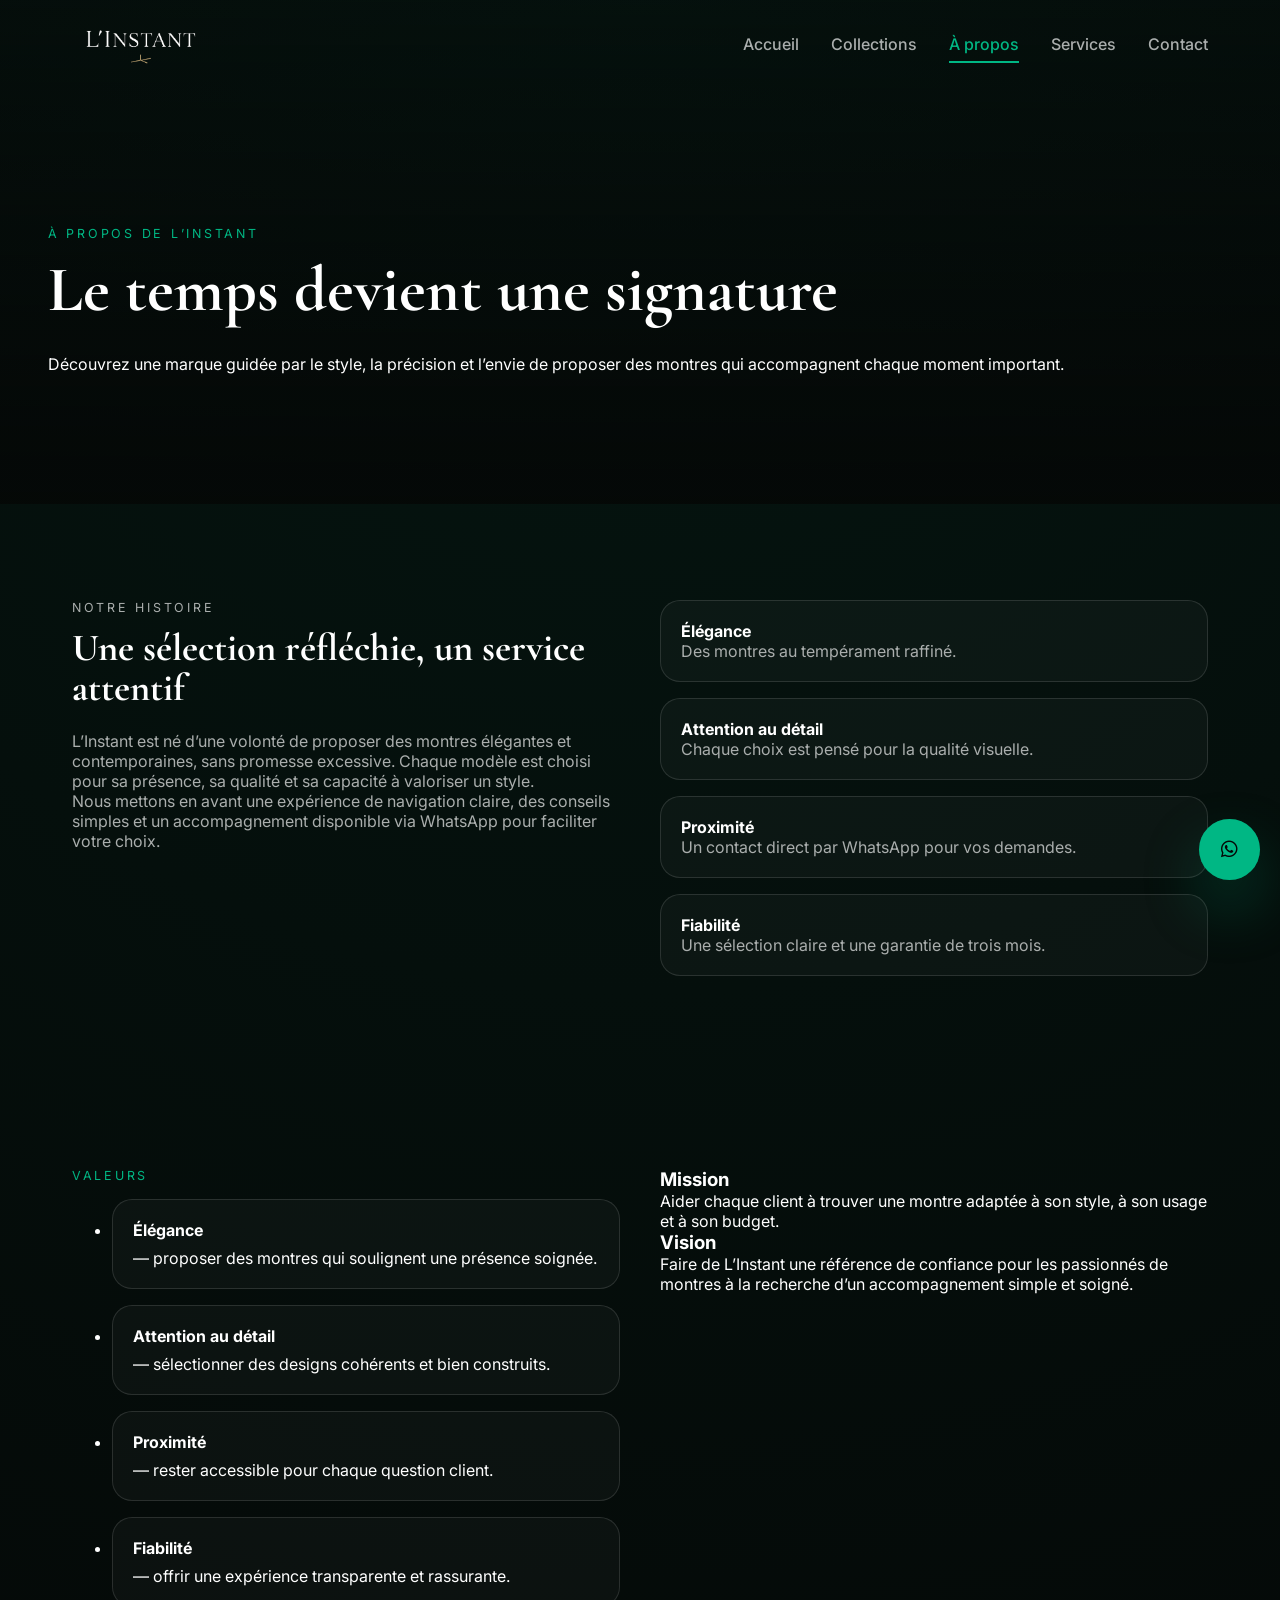
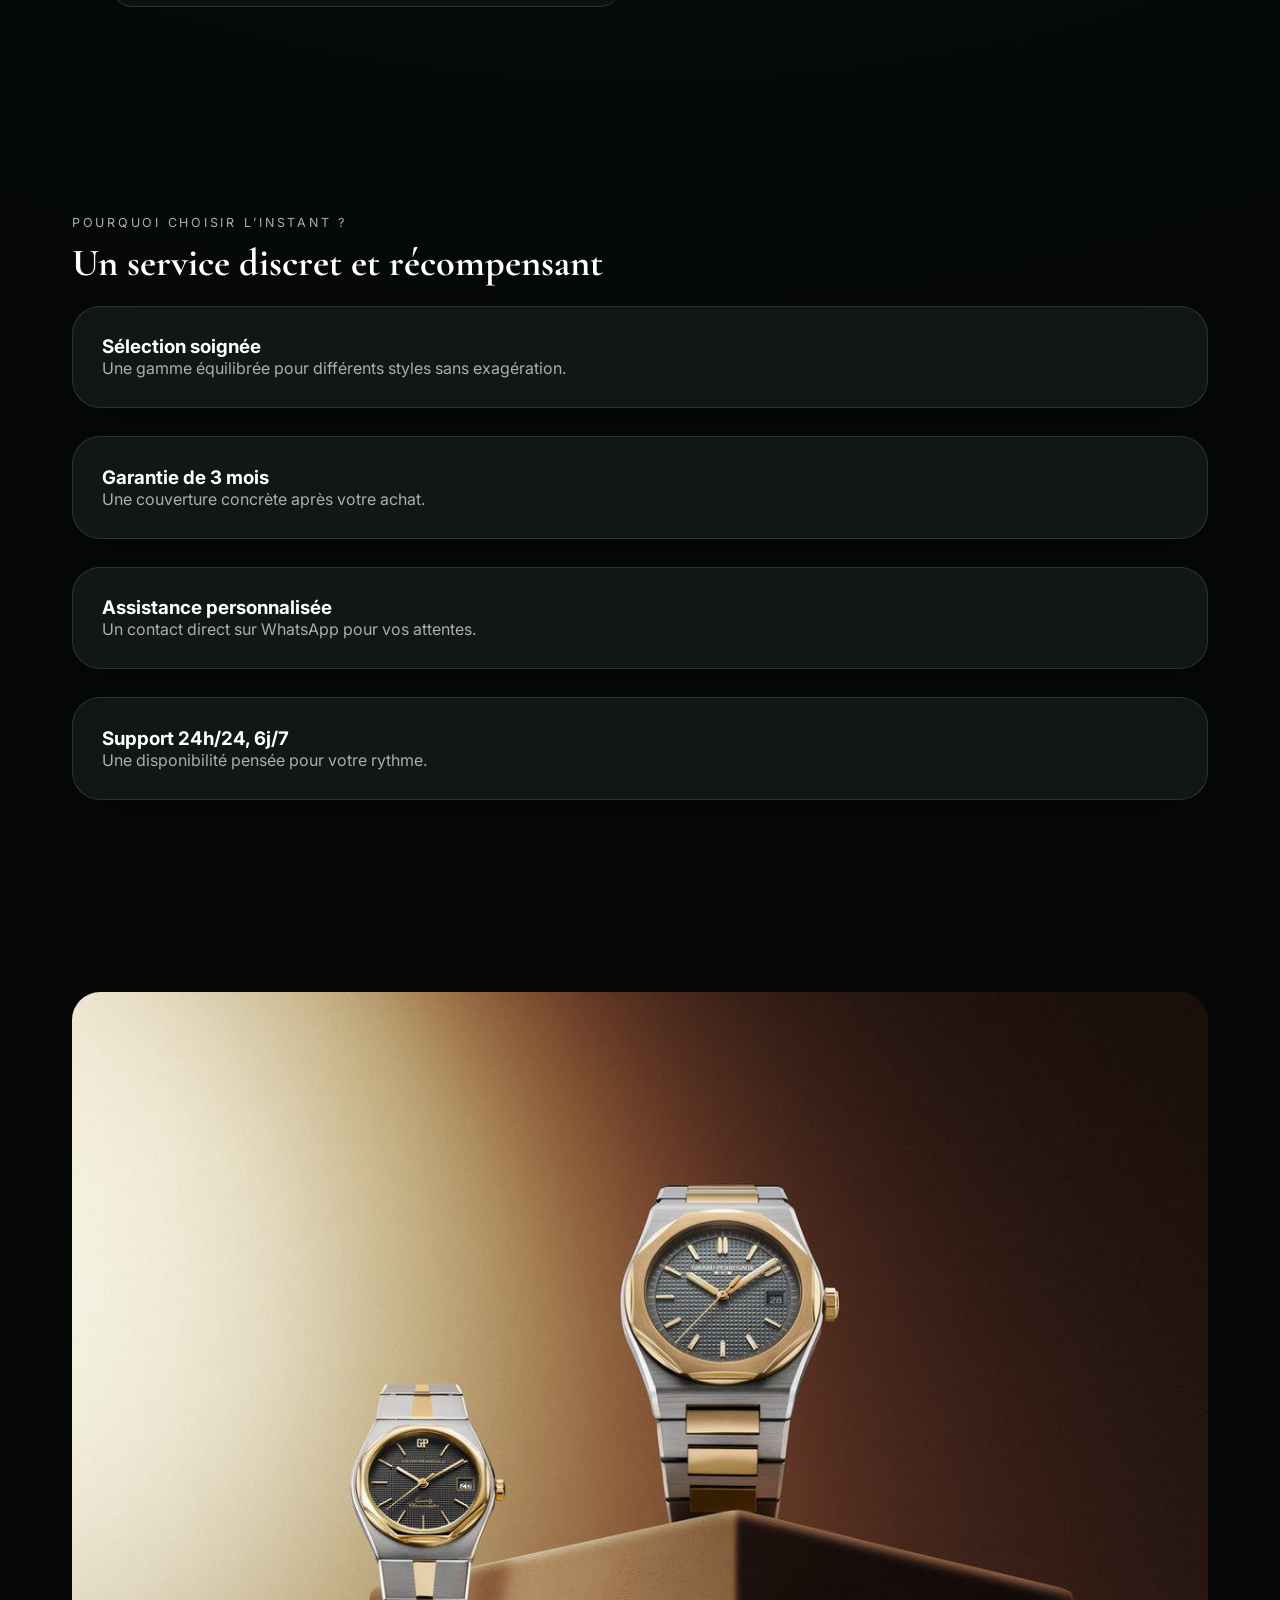
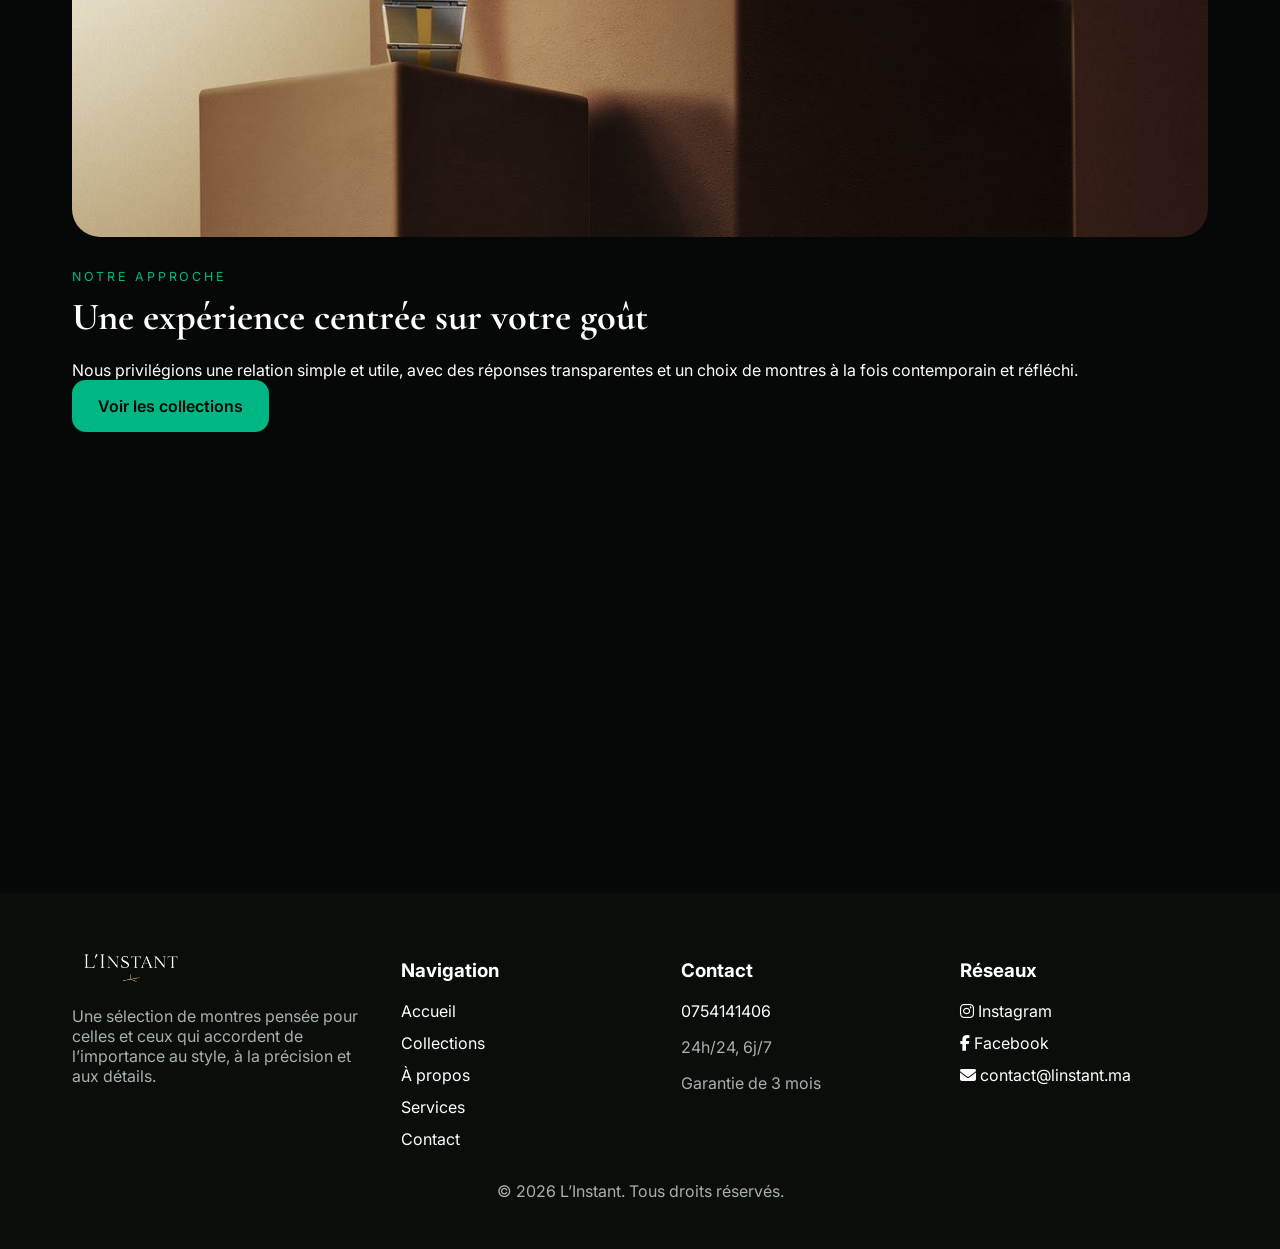
==== about.html @ 8ec9d360 "first commit" ====
<!DOCTYPE html>
<html lang="fr">
<head>
  <meta charset="UTF-8">
  <meta name="viewport" content="width=device-width, initial-scale=1.0">
  <title>À propos de L’Instant | Montres au Maroc</title>
  <meta name="description" content="Découvrez l’histoire et les valeurs de L’Instant, une sélection de montres au Maroc conçue pour l’élégance et la précision." />
  <link rel="canonical" href="https://example.com/about.html" />
  <meta property="og:title" content="À propos de L’Instant | Montres au Maroc" />
  <meta property="og:description" content="Découvrez l’histoire et les valeurs de L’Instant, une sélection de montres au Maroc conçue pour l’élégance et la précision." />
  <meta property="og:url" content="https://example.com/about.html" />
  <meta property="og:image" content="https://example.com/assets/images/about-hero.jpg" />
  <meta name="twitter:title" content="À propos de L’Instant | Montres au Maroc" />
  <meta name="twitter:description" content="Découvrez l’histoire et les valeurs de L’Instant, une sélection de montres au Maroc conçue pour l’élégance et la précision." />
  <meta name="twitter:image" content="https://example.com/assets/images/about-hero.jpg" />
  <meta name="theme-color" content="#050807" />
  <link rel="icon" href="logo.png" />
  <link rel="preconnect" href="https://fonts.googleapis.com">
  <link rel="preconnect" href="https://fonts.gstatic.com" crossorigin>
  <link href="https://fonts.googleapis.com/css2?family=Cormorant+Garamond:wght@500;600;700&family=Inter:wght@400;500;600;700&display=swap" rel="stylesheet">

  <link
    rel="stylesheet"
    href="https://cdnjs.cloudflare.com/ajax/libs/font-awesome/6.7.2/css/all.min.css"
    integrity="sha512-Evv84Mr4kqVGRNSgIGL/F/aIDqQb7xQ2vcrdIwxfjThSH8CSR7PBEakCr51Ck+w+/U6swU2Im1vVX0SVk9ABhg=="
    crossorigin="anonymous"
    referrerpolicy="no-referrer"
/>
  <link rel="stylesheet" href="style.css">
  
</head>
<body data-page="about">
  <div class="gold-flow-bg" aria-hidden="true">
  <svg
    class="gold-flow-svg"
    viewBox="0 0 1600 900"
    preserveAspectRatio="xMidYMid slice"
  >
    <path class="gold-line gold-line-1"
      d="M-150 820 C250 760 430 560 720 500 C1000 440 1120 170 1750 80" />

    <path class="gold-line gold-line-2"
      d="M-180 860 C260 790 470 610 730 520 C990 430 1170 220 1780 130" />

    <path class="gold-line gold-line-3"
      d="M-200 760 C220 720 410 520 700 490 C1030 455 1200 110 1750 40" />

    <path class="gold-line gold-line-4"
      d="M-120 890 C320 820 500 650 760 540 C1030 425 1260 270 1780 190" />

    <path class="gold-line gold-line-5"
      d="M-250 710 C190 690 390 480 680 470 C1020 455 1160 70 1700 10" />
  </svg>
</div>
  <header class="site-header" aria-label="Navigation principale">
    <div class="header-inner container">
      <a class="brand-logo" href="index.html">
        <img src="logooo.png" alt="Logo L’Instant" width="130" height="48">
      </a>
      <nav class="main-nav" aria-label="Menu principal">
        <ul class="nav-list">
          <li><a class="nav-link" href="index.html">Accueil</a></li>
          <li><a class="nav-link" href="collections.html">Collections</a></li>
          <li><a class="nav-link nav-link--active" href="about.html" aria-current="page">À propos</a></li>
          <li><a class="nav-link" href="index.html#services">Services</a></li>
          <li><a class="nav-link" href="contact.html">Contact</a></li>
        </ul>
      </nav>
      <button class="mobile-menu-toggle" aria-label="Ouvrir le menu" aria-expanded="false" type="button">
        <span></span>
        <span></span>
        <span></span>
      </button>
    </div>
    <div class="mobile-panel" aria-hidden="true">
      <div class="mobile-panel-inner">
        <button class="mobile-panel-close" aria-label="Fermer le menu" type="button">
          <span></span>
          <span></span>
        </button>
        <ul class="mobile-nav-list">
          <li><a class="nav-link" href="index.html">Accueil</a></li>
          <li><a class="nav-link" href="collections.html">Collections</a></li>
          <li><a class="nav-link nav-link--active" href="about.html">À propos</a></li>
          <li><a class="nav-link" href="index.html#services">Services</a></li>
          <li><a class="nav-link" href="contact.html">Contact</a></li>
        </ul>
      </div>
    </div>
  </header>

  <main>
    <section class="page-hero page-hero--small" style="background-image:url('assets/images/about-hero.jpg');">
      <div class="hero-overlay"></div>
      <div class="container hero-panel" data-reveal>
        <p class="eyebrow">À PROPOS DE L’INSTANT</p>
        <h1>Le temps devient une signature</h1>
        <p>Découvrez une marque guidée par le style, la précision et l’envie de proposer des montres qui accompagnent chaque moment important.</p>
      </div>
    </section>

    <section class="section section-story" data-reveal>
      <div class="container section-grid section-grid--2">
        <div>
          <p class="eyebrow">NOTRE HISTOIRE</p>
          <h2>Une sélection réfléchie, un service attentif</h2>
          <p>L’Instant est né d’une volonté de proposer des montres élégantes et contemporaines, sans promesse excessive. Chaque modèle est choisi pour sa présence, sa qualité et sa capacité à valoriser un style.</p>
          <p>Nous mettons en avant une expérience de navigation claire, des conseils simples et un accompagnement disponible via WhatsApp pour faciliter votre choix.</p>
        </div>
        <div class="story-highlights">
          <div><strong>Élégance</strong><p>Des montres au tempérament raffiné.</p></div>
          <div><strong>Attention au détail</strong><p>Chaque choix est pensé pour la qualité visuelle.</p></div>
          <div><strong>Proximité</strong><p>Un contact direct par WhatsApp pour vos demandes.</p></div>
          <div><strong>Fiabilité</strong><p>Une sélection claire et une garantie de trois mois.</p></div>
        </div>
      </div>
    </section>

    <section class="section section-values" data-reveal>
      <div class="container section-grid section-grid--2">
        <div>
          <p class="eyebrow">VALEURS</p>
          <ul class="value-list">
            <li><strong>Élégance</strong> — proposer des montres qui soulignent une présence soignée.</li>
            <li><strong>Attention au détail</strong> — sélectionner des designs cohérents et bien construits.</li>
            <li><strong>Proximité</strong> — rester accessible pour chaque question client.</li>
            <li><strong>Fiabilité</strong> — offrir une expérience transparente et rassurante.</li>
          </ul>
        </div>
        <div class="value-card">
          <h3>Mission</h3>
          <p>Aider chaque client à trouver une montre adaptée à son style, à son usage et à son budget.</p>
          <h3>Vision</h3>
          <p>Faire de L’Instant une référence de confiance pour les passionnés de montres à la recherche d’un accompagnement simple et soigné.</p>
        </div>
      </div>
    </section>

    <section class="section section-why" data-reveal>
      <div class="container">
        <p class="eyebrow">POURQUOI CHOISIR L’INSTANT ?</p>
        <h2>Un service discret et récompensant</h2>
        <div class="why-grid">
          <article class="why-card"><h3>Sélection soignée</h3><p>Une gamme équilibrée pour différents styles sans exagération.</p></article>
          <article class="why-card"><h3>Garantie de 3 mois</h3><p>Une couverture concrète après votre achat.</p></article>
          <article class="why-card"><h3>Assistance personnalisée</h3><p>Un contact direct sur WhatsApp pour vos attentes.</p></article>
          <article class="why-card"><h3>Support 24h/24, 6j/7</h3><p>Une disponibilité pensée pour votre rythme.</p></article>
        </div>
      </div>
    </section>

    <section class="section section-image-split" data-reveal>
      <div class="container image-split-grid">
        <div class="split-image">
          <img src="a-n-s.jpg" alt="Montre L’Instant avec cadran élégant" width="840" height="560" loading="lazy">
        </div>
        <div>
          <p class="eyebrow">NOTRE APPROCHE</p>
          <h2>Une expérience centrée sur votre goût</h2>
          <p>Nous privilégions une relation simple et utile, avec des réponses transparentes et un choix de montres à la fois contemporain et réfléchi.</p>
          <a class="button button-primary" href="collections.html">Voir les collections</a>
        </div>
      </div>
    </section>

    <section class="section section-cta" data-reveal>
      <div class="container cta-card">
        <div>
          <p class="eyebrow">PRÊT À DÉCOUVRIR</p>
          <h2>Explorez nos collections dès maintenant</h2>
        </div>
        <a class="button button-primary" href="collections.html">Voir les collections</a>
      </div>
    </section>
  </main>

  <footer class="site-footer">
    <div class="container footer-grid">
      <div class="footer-brand">
        <img src="logooo.png" alt="Logo L’Instant" width="120" height="42">
        <p>Une sélection de montres pensée pour celles et ceux qui accordent de l’importance au style, à la précision et aux détails.</p>
      </div>
      <div class="footer-links">
        <h3>Navigation</h3>
        <ul>
          <li><a href="index.html">Accueil</a></li>
          <li><a href="collections.html">Collections</a></li>
          <li><a href="about.html">À propos</a></li>
          <li><a href="index.html#services">Services</a></li>
          <li><a href="contact.html">Contact</a></li>
        </ul>
      </div>
      <div class="footer-contact">
        <h3>Contact</h3>
        <p><a href="tel:0754141406">0754141406</a></p>
        <p>24h/24, 6j/7</p>
        <p>Garantie de 3 mois</p>
      </div>
      <div class="footer-social">
        <h3>Réseaux</h3>
        <ul>
          <li><a href="https://www.instagram.com/linstant.mar?igsh=dTgwZ3k5OHRydzRn" target="_blank" rel="noopener noreferrer" aria-label="Instagram de L’Instant"><i class="fab fa-instagram" aria-hidden="true"></i> Instagram</a></li>
          <li><a href="#" aria-label="Facebook de L’Instant"><i class="fab fa-facebook-f" aria-hidden="true"></i> Facebook</a><!-- Replace with the real Facebook link --></li>
          <li><a href="mailto:contact@linstant.ma" aria-label="Adresse e-mail de L’Instant"><i class="fas fa-envelope" aria-hidden="true"></i> contact@linstant.ma</a></li>
        </ul>
      </div>
    </div>
    <div class="footer-base">
      <p>© 2026 L’Instant. Tous droits réservés.</p>
    </div>
  </footer>

  <a class="whatsapp-float" href="https://wa.me/212754141406?text=Bonjour%20L’Instant%2C%20je%20souhaite%20obtenir%20plus%20d’informations%20sur%20vos%20montres." target="_blank" rel="noopener noreferrer" aria-label="Discuter sur WhatsApp">
    <span class="whatsapp-pulse"></span>
    <i class="fab fa-whatsapp" aria-hidden="true"></i>
  </a>

  <button class="back-to-top" type="button" aria-label="Retour en haut">↑</button>
  <script src="script.js"></script>
</body>
</html>
---- style.css ----
:root {
  --bg: #050807;
  --bg-secondary: #0b100e;
  --card: #111713;
  --surface: #181f1a;
  --text: #ffffff;
  --muted: #aaaead;
  --border: rgba(255, 255, 255, 0.12);
  --accent: #00b784;
  --accent-strong: #00d49a;
  --shadow: 0 24px 60px rgba(0, 0, 0, 0.35);
  --max-width: 1280px;
  --radius: 24px;
}

*, *::before, *::after {
  box-sizing: border-box;
}

html {
  scroll-behavior: smooth;
  font-family: 'Inter', sans-serif;
}

body {
  margin: 0;
  min-height: 100vh;
  color: var(--text);
  background: radial-gradient(circle at top, rgba(0, 183, 132, 0.08), transparent 45%), var(--bg);
  overflow-x: hidden;
}

img, video {
  display: block;
  max-width: 100%;
  height: auto;
}

button, input, textarea, select {
  font: inherit;
}

a {
  color: inherit;
  text-decoration: none;
}

button {
  cursor: pointer;
}

.container {
  width: min(100%, calc(1120px + 4rem));
  margin: 0 auto;
  padding: 0 1.5rem;
}

.site-header {
  position: fixed;
  top: 0;
  left: 0;
  width: 100%;
  z-index: 100;
  transition: background 0.3s ease, border-bottom 0.3s ease, padding 0.3s ease;
}

.header-inner {
  min-height: 80px;
  display: flex;
  align-items: center;
  justify-content: space-between;
  gap: 1rem;
  padding-block: 14px;
  transition: min-height 0.3s ease, padding 0.3s ease;
}

.site-header.scrolled {
  background: rgba(5, 8, 7, 0.92);

  -webkit-backdrop-filter: blur(16px);
  backdrop-filter: blur(16px);
  border-bottom: 1px solid var(--border);
  padding: 0.85rem 0;
}

.brand-logo {
  display: inline-flex;
  align-items: center;
  flex-shrink: 0;
}



.brand-logo img {
  display: block;
  width: 140px;
  height: 60px;
  object-fit: contain;
}

.main-nav {
  display: flex;
}

.nav-list {
  display: flex;
  align-items: center;
  gap: 2rem;
  margin: 0;
  padding: 0;
  list-style: none;
}

.nav-link {
  position: relative;
  color: var(--muted);
  font-weight: 500;
  transition: color 0.3s ease;
}

.nav-link::after {
  content: '';
  position: absolute;
  left: 0;
  right: 0;
  bottom: -0.55rem;
  height: 2px;
  background: transparent;
  transition: background-color 0.3s ease, transform 0.3s ease;
}

.nav-link:hover,
.nav-link:focus-visible {
  color: var(--text);
}

.nav-link--active,
.nav-link[aria-current="page"] {
  color: var(--accent);
}

.nav-link--active::after,
.nav-link[aria-current="page"]::after {
  background: var(--accent);
  transform: scaleX(1);
}

.mobile-menu-toggle {
  display: none;
  width: 2.4rem;
  height: 2.4rem;
  background: transparent;
  border: 1px solid var(--border);
  border-radius: 14px;
  position: relative;
  padding: 0.45rem;
}

.mobile-menu-toggle span {
  display: block;
  height: 2px;
  background: var(--text);
  border-radius: 999px;
  margin: 0.35rem 0;
}

.mobile-panel {
  position: fixed;
  inset: 0;
  background: rgba(5, 8, 7, 0.96);
  transform: translateX(100%);
  visibility: hidden;
  transition: transform 0.35s ease, visibility 0.35s ease;
}

.mobile-panel.open {
  transform: translateX(0);
  visibility: visible;
}

.mobile-panel-inner {
  height: 100%;
  display: flex;
  flex-direction: column;
  padding: 2rem 1.5rem;
}

.mobile-panel-close {
  align-self: flex-end;
  width: 2.4rem;
  height: 2.4rem;
  border: none;
  background: transparent;
  display: grid;
  place-items: center;
  margin-bottom: 2rem;
}

.mobile-panel-close span {
  position: absolute;
  width: 1.4rem;
  height: 2px;
  background: var(--text);
}

.mobile-panel-close span:first-child {
  transform: rotate(45deg);
}

.mobile-panel-close span:last-child {
  transform: rotate(-45deg);
}

.mobile-nav-list {
  list-style: none;
  padding: 0;
  margin: 0;
  display: grid;
  gap: 1.5rem;
}

.mobile-nav-list .nav-link {
  font-size: 1.05rem;
}

.hero,
.page-hero {
  position: relative;
  min-height: 100vh;
  overflow: hidden;
}

.page-hero--small {
  min-height: 56vh;
  display: grid;
  align-items: center;
  padding-top: 5rem;
}

.hero-video {
  position: absolute;
  inset: 0;
  width: 100%;
  height: 100%;
  object-fit: cover;
  object-position: center;
}

.hero-overlay,
.collection-overlay {
  position: absolute;
  inset: 0;
  background: linear-gradient(180deg, rgba(5, 8, 7, 0.35), rgba(5, 8, 7, 0.94));
}

.hero--home .hero-overlay {
  background: radial-gradient(circle at center, rgba(5, 8, 7, 0.1), transparent 22%), linear-gradient(180deg, rgba(5, 8, 7, 0.2), rgba(5, 8, 7, 0.96));
}

.hero-content,
.hero-panel {
  position: relative;
  z-index: 1;
  padding: 6rem 0 6rem;
  display: flex;
  flex-direction: column;
  align-items: flex-start;
  justify-content: center;
  min-height: 100vh;
}

.page-hero--small .hero-panel {
  min-height: 0;
  padding: 6rem 0 4rem;
}

.hero-content h1,
.hero-panel h1 {
  margin: 1rem 0 1rem;
  font-family: 'Cormorant Garamond', serif;
  font-size: clamp(3rem, 5vw, 5rem);
  line-height: 1.02;
}

.eyebrow {
  text-transform: uppercase;
  letter-spacing: 0.22em;
  font-size: 0.78rem;
  color: var(--accent);
  margin: 0;
}

.hero-copy {
  max-width: 720px;
  margin: 1rem 0 1.8rem;
  color: rgba(255, 255, 255, 0.88);
  font-size: clamp(1rem, 1.1vw, 1.14rem);
  line-height: 1.9;
}

.hero-actions,
.product-actions,
.social-links,
.filter-buttons {
  display: flex;
  flex-wrap: wrap;
  gap: 1rem;
}

.button {
  display: inline-flex;
  align-items: center;
  justify-content: center;
  border: 1px solid transparent;
  border-radius: 14px;
  padding: 0.95rem 1.55rem;
  font-weight: 600;
  text-decoration: none;
  transition: transform 0.25s ease, background-color 0.25s ease, border-color 0.25s ease, color 0.25s ease;
}

.button-primary {
  background: var(--accent);
  color: var(--bg);
}

.button-primary:hover,
.button-primary:focus-visible {
  background: var(--accent-strong);
  transform: translateY(-1px);
}

.button-secondary,
.button-outline {
  background: rgba(255, 255, 255, 0.05);
  color: var(--text);
  border-color: rgba(255, 255, 255, 0.15);
}

.button-secondary:hover,
.button-outline:hover,
.button-secondary:focus-visible,
.button-outline:focus-visible {
  background: rgba(255, 255, 255, 0.12);
  transform: translateY(-1px);
}

.scroll-hint {
  margin-top: 2rem;
  font-size: 0.95rem;
  color: rgba(255, 255, 255, 0.75);
  border-bottom: 1px solid rgba(255, 255, 255, 0.18);
  padding-bottom: 0.25rem;
}

.section {
  padding: 6rem 0;
}

.section-grid {
  display: grid;
  gap: 2.5rem;
}

.section-grid--2 {
  grid-template-columns: repeat(2, minmax(0, 1fr));
}

.section-title,
.section h2 {
  margin: 0.8rem 0 1.4rem;
  font-family: 'Cormorant Garamond', serif;
  font-size: clamp(2rem, 3vw, 3rem);
  line-height: 1.05;
}

.section p,
.section h3,
.section h4 {
  margin: 0;
}

.section-intro p,
.section-about-preview p,
.section-why p,
.section-story p {
  color: var(--muted);
}

.quality-list {
  display: grid;
  gap: 1rem;
}

.quality-card {
  padding: 1.35rem 1.5rem;
  background: var(--card);
  border: 1px solid var(--border);
  border-radius: 24px;
  box-shadow: 0 18px 40px rgba(0, 0, 0, 0.18);
}

.featured-grid {
  display: grid;
  grid-template-columns: repeat(2, minmax(0, 330px));
  justify-content: center;
  gap: 2rem;
  margin-top: 2rem;
}

.product-card {
  background: var(--card);
  border: 1px solid var(--border);
  border-radius: 28px;
  overflow: hidden;
  display: flex;
  flex-direction: column;
  min-height: 100%;
}

.product-card img {
  width: 100%;
  height: 260px;
  object-fit: cover;
}

.product-card-inner {
  padding: 1.35rem 1.4rem 1.6rem;
  display: flex;
  flex-direction: column;
  gap: 0.85rem;
  flex: 1;
}

.product-badge {
  display: inline-flex;
  align-items: center;
  gap: 0.4rem;
  background: rgba(0, 183, 132, 0.12);
  color: var(--accent);
  border-radius: 999px;
  padding: 0.45rem 0.85rem;
  font-size: 0.82rem;
  letter-spacing: 0.03em;
}

.product-meta {
  color: var(--muted);
  font-size: 0.95rem;
}

.product-price {
  font-size: 1.3rem;
  font-weight: 700;
}

.product-status {
  color: var(--accent);
  font-size: 0.95rem;
}

.product-description {
  color: var(--muted);
  font-size: 0.95rem;
  line-height: 1.75;
}

.section-link {
  margin-top: 2rem;
}

.link-text,
.link-arrow {
  color: var(--accent);
  font-weight: 600;
  
}

.link-arrow::after {
  content: ' →';
}

.category-grid,
.service-grid,
.why-grid,
.contact-grid {
  display: grid;
  gap: 1.75rem;
}

.category-grid {
  grid-template-columns: repeat(2, minmax(0, 1fr));
}

.category-card,
.service-card,
.why-card,
.contact-card {
  position: relative;
  overflow: hidden;
  border-radius: 28px;
  border: 1px solid var(--border);
  box-shadow: 0 24px 50px rgba(0, 0, 0, 0.18);
  background: var(--card);
}

.category-card {
  position: relative;
  min-height: 300px;
  display: flex;
  align-items: flex-end;
  overflow: hidden;
  border-radius: 24px;
  border: 1px solid var(--border);
  background-size: cover;
  background-position: center;
  background-repeat: no-repeat;
}
.category-card::before {
  content: "";
  position: absolute;
  inset: 0;
  background:
    linear-gradient(
      180deg,
      rgba(5, 8, 7, 0.12) 0%,
      rgba(5, 8, 7, 0.88) 100%
    );
}

.category-content {
  position: relative;
  z-index: 1;
  width: 100%;
  padding: 1.6rem;
}

.category-content span {
  display: inline-block;
  color: var(--accent);
  letter-spacing: 0.18em;
  text-transform: uppercase;
  font-size: 0.75rem;
}

.category-content h3 {
  font-size: clamp(1.5rem, 2.2vw, 2.4rem);
  margin: 0.8rem 0 1rem;
}

.category-content p {
  color: rgba(255, 255, 255, 0.82);
  margin-bottom: 1.3rem;
}

.service-grid {
  grid-template-columns: repeat(2, minmax(0, 1fr));
}

.service-card,
.why-card,
.contact-card {
  padding: 1.8rem;
  background: var(--card);
}

.service-icon {
  width: 4rem;
  height: 4rem;
  display: grid;
  place-items: center;
  margin-bottom: 1rem;
  border-radius: 18px;
  background: rgba(0, 183, 132, 0.12);
  color: var(--accent);
  font-size: 1.35rem;
}

.why-list,
.story-highlights,
.value-list {
  display: grid;
  gap: 1rem;
}

.why-item,
.story-highlights div,
.value-list li {
  background: rgba(255, 255, 255, 0.03);
  border: 1px solid var(--border);
  border-radius: 20px;
  padding: 1.25rem;
}

.why-item strong,
.value-list strong {
  display: block;
  margin-bottom: 0.5rem;
  color: var(--text);
}

.about-preview-grid,
.image-split-grid {
  display: grid;
  gap: 2rem;
  align-items: center;
}

.about-preview-grid {
  grid-template-columns: 1.1fr 0.9fr;
}

.about-image,
.split-image {
  border-radius: 28px;
  overflow: hidden;
}

.about-image img,
.split-image img {
  width: 100%;
  height: 100%;
  object-fit: cover;
}



  .product-grid {
    display: grid;
    grid-template-columns: repeat(4, minmax(0, 1fr));
    gap: 1.75rem;
  }

  .testimonial-slider {
    position: relative;
    overflow: hidden;
  }

.testimonial-slide {
  background: rgba(255, 255, 255, 0.04);
  border: 1px solid var(--border);
  border-radius: 28px;
  padding: 2.5rem;
  
  display: flex;
  flex-direction: column;
  justify-content: space-between;
}

.testimonial-slide p {
  color: var(--muted);
  line-height: 1.9;
}

.testimonial-meta {
  margin-top: 1.5rem;
  display: flex;
  align-items: center;
  justify-content: space-between;
  gap: 1rem;
}

.testimonial-stars {
  color: var(--accent);
  font-size: 1rem;
}

.testimonial-controls {
  display: flex;
  align-items: center;
  justify-content: space-between;
  gap: 1rem;
  margin-top: 1.75rem;
}

.testimonial-button {
  border: 1px solid var(--border);
  background: transparent;
  color: var(--text);
  padding: 0.9rem 1.2rem;
  border-radius: 14px;
}

.testimonial-dots {
  display: flex;
  gap: 0.55rem;
}

.testimonial-dots button {
  width: 0.75rem;
  height: 0.75rem;
  border-radius: 50%;
  border: none;
  background: rgba(255, 255, 255, 0.18);
}

.testimonial-dots button.active {
  background: var(--accent);
}

.cta-card {
  display: flex;
  align-items: center;
  justify-content: space-between;
  gap: 1.5rem;
  padding: 2.5rem 2.5rem;
  background: linear-gradient(135deg, rgba(0, 183, 132, 0.15), rgba(255, 255, 255, 0.04));
  border-radius: 28px;
  border: 1px solid var(--border);
}

.site-footer {
  padding: 3rem 0 2rem;
  background: rgba(10, 15, 11, 0.96);
}

.footer-grid {
  display: grid;
  grid-template-columns: 1.2fr 1fr 1fr 1fr;
  gap: 2rem;
}

.footer-brand p,
.footer-contact p,
.footer-links li,
.footer-social li {
  color: var(--muted);
}

.footer-links ul,
.footer-social ul {
  list-style: none;
  padding: 0;
  margin: 0;
  display: grid;
  gap: 0.75rem;
}

.footer-links a,
.footer-social a,
.footer-contact a {
  color: var(--text);
}

.footer-base {
  margin-top: 2rem;
  text-align: center;
  color: var(--muted);
}

.whatsapp-float {
  position: fixed;
  right: 1.25rem;
  bottom: 1.25rem;
  display: inline-flex;
  align-items: center;
  justify-content: center;
  width: 3.8rem;
  height: 3.8rem;
  background: var(--accent);
  color: var(--bg);
  border-radius: 50%;
  z-index: 120;
  box-shadow: 0 28px 60px rgba(0, 183, 132, 0.25);
}

.whatsapp-pulse {
  position: absolute;
  inset: 0;
  border-radius: 50%;
  background: rgba(0, 183, 132, 0.25);
  animation: pulse 2.4s infinite;
}

.whatsapp-float i {
  position: relative;
  z-index: 1;
  font-size: 1.2rem;
}

@keyframes pulse {
  0% {
    transform: scale(0.9);
    opacity: 0.9;
  }
  100% {
    transform: scale(1.4);
    opacity: 0;
  }
}

.back-to-top {
  position: fixed;
  right: 1.25rem;
  bottom: 5.75rem;
  width: 3.2rem;
  height: 3.2rem;
  border: none;
  border-radius: 50%;
  background: rgba(255, 255, 255, 0.08);
  color: var(--text);
  display: grid;
  place-items: center;
  opacity: 0;
  visibility: hidden;
  transition: opacity 0.3s ease, visibility 0.3s ease;
  z-index: 110;
}

.back-to-top.show {
  opacity: 1;
  visibility: visible;
}

.form-panel,
.hours-panel,
.faq-panel {
  background: var(--card);
  border: 1px solid var(--border);
  border-radius: 28px;
  padding: 2rem;
}

.form-grid {
  display: grid;
  gap: 1.35rem;
}

label {
  display: grid;
  gap: 0.75rem;
  color: var(--text);
  font-weight: 500;
}

input,
textarea {
  width: 100%;
  border: 1px solid rgba(255, 255, 255, 0.1);
  border-radius: 16px;
  background: rgba(255, 255, 255, 0.04);
  color: var(--text);
  padding: 1rem 1rem;
}

input:focus,
textarea:focus {
  outline: 2px solid rgba(0, 183, 132, 0.35);
  outline-offset: 2px;
}

.form-message {
  grid-column: 1 / -1;
}

.form-result {
  min-height: 2rem;
  color: var(--accent);
  margin-bottom: 1rem;
}

details {
  background: rgba(255, 255, 255, 0.04);
  border: 1px solid var(--border);
  border-radius: 18px;
  padding: 1rem 1.25rem;
}

summary {
  cursor: pointer;
  font-weight: 600;
}

details p {
  margin: 0.75rem 0 0;
  color: var(--muted);
  line-height: 1.8;
}

.social-links {
  display: grid;
  gap: 1rem;
}

.social-links a {
  display: inline-flex;
  align-items: center;
  gap: 0.85rem;
  padding: 1rem 1.2rem;
  border-radius: 18px;
  background: rgba(255, 255, 255, 0.04);
  border: 1px solid var(--border);
}

.contact-grid {
  grid-template-columns: repeat(2, minmax(0, 1fr));
}

.contact-card {
  display: grid;
  gap: 1rem;
  align-items: start;
}

.contact-card i {
  font-size: 1.3rem;
  color: var(--accent);
}

.contact-card h3 {
  margin: 0;
}

.contact-card a,
.contact-card p {
  color: var(--text);
}

@media (max-width: 1100px) {
  .section-grid--2,
  .footer-grid,
  .category-grid,
  .service-grid,
  .contact-grid,
  .image-split-grid {
    grid-template-columns: 1fr;
  }

  .cta-card {
    flex-direction: column;
    align-items: flex-start;
  }
}

@media (max-width: 900px) {
  .header-inner {
    padding: 1rem 0;
  }

  .nav-list {
    gap: 1rem;
  }

  .hero-content,
  .hero-panel {
    padding-top: 5rem;
    padding-bottom: 5rem;
  }

  .mobile-menu-toggle {
    display: inline-flex;
    align-items: center;
    justify-content: center;
  }

  .main-nav {
    display: none;
  }

  .hero-content h1,
  .hero-panel h1 {
    font-size: clamp(2.4rem, 6vw, 4rem);
  }

  .category-card {
    min-height: 320px;
  }
}

@media (max-width: 768px) {
  .container {
    padding: 0 1.25rem;
  }
  .linstant-clock-bg {
    width: 110vw;
  }

  .page-hero--small .hero-panel {
    width: 100%;
    min-height: 56vh;

    display: flex;
    flex-direction: column;
    justify-content: center;
    align-items: center;

    text-align: center;
    padding: 6rem 1.5rem 4rem;
  }

  .page-hero--small .hero-panel .eyebrow,
  .page-hero--small .hero-panel h1,
  .page-hero--small .hero-panel p {
    width: 100%;
    max-width: 650px;
    margin-left: auto;
    margin-right: auto;
  }
.featured-grid {
    grid-template-columns: repeat(2, minmax(0, 1fr));
    gap: 0.85rem;
  }

  .header-inner {
    gap: 0.75rem;
  }

  .hero-content,
  .hero-panel {
    padding: 4.5rem 0 4rem;
  }

  .section {
    padding: 4.5rem 0;
  }

  
 

  .collection-grid,
  .footer-grid,
  .service-grid,
  .why-grid,
  .contact-grid {
    grid-template-columns: 1fr;
  }

  .quality-list,
  .story-highlights,
  .value-list,
  .social-links {
    gap: 1rem;
  }

  .category-card,
  .contact-card,
  .service-card,
  .why-card,
  .product-card {
    border-radius: 24px;
  }

  .hero-content {
  width: 100%;
  min-height: 100svh;
  padding: 7rem 1.5rem 4rem;
  align-items: center;
  text-align: center;
}

.hero-content .eyebrow,
.hero-content h1,
.hero-content .hero-copy {
  width: 100%;
  max-width: 100%;
  margin-left: auto;
  margin-right: auto;
}

.hero-actions {
  width: 100%;
  justify-content: center;
}

.hero-actions .button {
  width: 100%;
  max-width: 360px;
}

.section-products {
    padding-block: 4rem;
  }

  .section-heading {
    margin-bottom: 1.75rem;
  }

  .product-grid {
    grid-template-columns: repeat(2, minmax(0, 1fr));
    gap: 0.85rem;
  }

  

  #montres-homme,
  #montres-femme {
    scroll-margin-top: 75px;
  }

  .watch-card {
    border-radius: 16px;
  }

  .watch-card-content {
    padding: 0.85rem;
  }

  .watch-card-content span {
    font-size: 0.62rem;
    letter-spacing: 0.1em;
  }

  .watch-card-content h3 {
    font-size: 0.9rem;
  }

  .watch-card-content p {
    margin-top: 0.55rem;
    font-size: 0.88rem;
  }

  .watch-card-button:focus-visible {
    border-radius: 16px;
  }

    .category-card {
    min-height: 240px;
  }

  .category-content {
    padding: 1.25rem;
  }

  /*====================*/

  
  .featured-grid {
    grid-template-columns: repeat(2, minmax(0, 1fr));
    gap: 0.85rem;
  }

  .watch-card {
    width: 100%;
    min-width: 0;
  }

  .watch-card-image {
    width: 100%;
    aspect-ratio: 1 / 1;
  }

  .watch-card-content {
    padding: 0.85rem;
  }
  .section-about-preview .about-preview-content {
    max-width: 100%;
  }

  .section-about-preview .about-preview-content h2 {
    max-width: 330px;
  }

  .section-about-preview .about-preview-content p {
    max-width: 340px;
  }

  .section-about-preview .button {
    width: auto;
    max-width: 260px;
  }
}


@media (max-width: 600px) {
  .hero-actions,
  .product-actions,
  .filter-buttons {
    flex-direction: column;
  }

  .button,
  .social-links a{
    width: 100%;
  }

  .product-card img {
    height: 220px;
  }

  .product-card-inner {
    padding: 1.2rem;
  }

  .hero-copy,
  .section p,
  .product-meta,
  .product-status,
  .product-description,
  .footer-base,
  .faq-panel p {
    font-size: 0.95rem;
  }
}

@media (max-width: 520px) {
  .section {
    padding: 3rem 0;
  }

  .hero-actions,
  .product-actions {
    gap: 0.85rem;
  }

  .category-card {
    min-height: 280px;
  }

  .mobile-panel-inner {
    padding-top: 3rem;
  }
   
}

@media (max-width: 340px) {
  
  .featured-grid {
    grid-template-columns: 1fr;
  }

  .hero-content h1,
  .hero-panel h1 {
    font-size: 2.8rem;
  }

  .overlay,
  .hero-overlay {
    background: rgba(5, 8, 7, 0.96);
  }
}

body.js-enabled [data-reveal] {
  opacity: 0;
  transform: translateY(24px);
}

body.js-enabled .reveal-active {
  opacity: 1;
  transform: translateY(0);
}

[data-reveal] {
  transition: opacity 0.75s ease, transform 0.75s ease;
}

.no-scroll {
  overflow: hidden;
}

@media (prefers-reduced-motion: reduce) {
  *,
  *::before,
  *::after {
    scroll-behavior: auto !important;
    transition: none !important;
    animation: none !important;
  }
}

/* =====================================
   WATCH COLLECTION GRID
===================================== */

.section-heading {
  max-width: 720px;
  margin-bottom: 2.5rem;
}

.section-heading > p:last-child {
  max-width: 620px;
  color: var(--muted);
  line-height: 1.8;
}

.section-products--femme {
  background: var(--bg-secondary);
}

#montres-homme,
#montres-femme {
  scroll-margin-top: 90px;
}

/* Desktop: 4 montres par ligne */



@media (max-width: 992px) {
   .product-grid {
    grid-template-columns: repeat(3, minmax(0, 1fr));
    gap: 1.25rem;
  }
}
@media (max-width: 340px) {
  .product-grid {
    grid-template-columns: 1fr;
  }
}

/* =====================================
   NEW WATCH CARD
===================================== */

.watch-card {
  min-width: 0;
  overflow: hidden;
  background: var(--card);
  border: 1px solid var(--border);
  border-radius: 22px;
  transition:
    transform 0.3s ease,
    border-color 0.3s ease,
    box-shadow 0.3s ease;
}

.watch-card:hover {
  transform: translateY(-6px);
  border-color: rgba(0, 183, 132, 0.45);
  box-shadow: 0 22px 50px rgba(0, 0, 0, 0.32);
}

.watch-card-button {
  width: 100%;
  height: 100%;
  display: flex;
  flex-direction: column;
  padding: 0;
  margin: 0;
  border: 0;
  background: transparent;
  color: inherit;
  text-align: left;
  cursor: pointer;
}

.watch-card-image {
  width: 100%;
  aspect-ratio: 1 / 1;
  overflow: hidden;
  background: #f1f1ef;
}

.watch-card-image img {
  width: 100%;
  height: 100%;
  display: block;
  object-fit: cover;
  transition: transform 0.45s ease;
}

.watch-card:hover .watch-card-image img {
  transform: scale(1.06);
}

.watch-card-content {
  display: flex;
  flex-direction: column;
  padding: 1.15rem;
}

.watch-card-content span {
  margin-bottom: 0.35rem;
  color: var(--accent);
  font-size: 0.72rem;
  font-weight: 600;
  letter-spacing: 0.14em;
  text-transform: uppercase;
}

.watch-card-content h3 {
  margin: 0;
  color: var(--text);
  font-family: "Inter", sans-serif;
  font-size: 1.05rem;
  line-height: 1.35;
}

.watch-card-content p {
  margin: 0.8rem 0 0;
  color: var(--text);
  font-size: 1rem;
  font-weight: 700;
}

.watch-card-button:focus-visible {
  outline: 2px solid var(--accent);
  outline-offset: -4px;
  border-radius: 22px;
}






body.modal-open {
  overflow: hidden;
}


/* =====================================
   NEW WATCH MODAL
===================================== */

.watch-modal {
  position: fixed;
  inset: 0;
  z-index: 9999;
  display: grid;
  place-items: center;
  padding: 1.5rem;
  opacity: 0;
  visibility: hidden;
  pointer-events: none;
  transition:
    opacity 0.3s ease,
    visibility 0.3s ease;
}

.watch-modal[hidden] {
  display: none;
}

.watch-modal.is-open {
  opacity: 1;
  visibility: visible;
  pointer-events: auto;
}

.watch-modal-overlay {
  position: absolute;
  inset: 0;
  background: rgba(0, 0, 0, 0.82);
  -webkit-backdrop-filter: blur(8px);
  backdrop-filter: blur(8px);
}

.watch-modal-dialog {
  position: relative;
  z-index: 1;
  width: min(1080px, 100%);
  max-height: calc(100vh - 3rem);
  overflow-y: auto;
  background: var(--bg-secondary);
  border: 1px solid var(--border);
  border-radius: 24px;
  box-shadow: 0 30px 90px rgba(0, 0, 0, 0.6);
  transform: translateY(24px) scale(0.98);
  transition: transform 0.3s ease;
}

.watch-modal.is-open .watch-modal-dialog {
  transform: translateY(0) scale(1);
}

.watch-modal-close {
  position: absolute;
  top: 1rem;
  right: 1rem;
  z-index: 5;
  width: 44px;
  height: 44px;
  display: grid;
  place-items: center;
  padding: 0;
  border: 1px solid var(--border);
  border-radius: 50%;
  background: rgba(5, 8, 7, 0.9);
  color: var(--text);
  font-size: 1.15rem;
  transition:
    background-color 0.25s ease,
    transform 0.25s ease,
    border-color 0.25s ease;
}

.watch-modal-close:hover {
  background: var(--accent);
  color: var(--bg);
  border-color: var(--accent);
  transform: rotate(90deg);
}

.watch-modal-content {
  display: grid;
  grid-template-columns: minmax(0, 1fr) minmax(0, 0.95fr);
  gap: 2rem;
  padding: 2rem;
}

/* Gallery */

.watch-gallery {
  min-width: 0;
}

.watch-gallery-main {
  width: 100%;
  aspect-ratio: 1 / 1;
  overflow: hidden;
  border-radius: 20px;
  background: #f2f2f0;
}

.watch-gallery-main img {
  width: 100%;
  height: 100%;
  display: block;
  object-fit: cover;
}

.watch-gallery-thumbnails {
  display: grid;
  grid-template-columns: repeat(3, minmax(0, 1fr));
  gap: 0.75rem;
  margin-top: 0.85rem;
}

.watch-thumbnail {
  padding: 0;
  overflow: hidden;
  aspect-ratio: 1 / 1;
  border: 1px solid var(--border);
  border-radius: 12px;
  background: transparent;
  transition:
    border-color 0.25s ease,
    transform 0.25s ease;
}

.watch-thumbnail:hover {
  transform: translateY(-2px);
  border-color: rgba(0, 183, 132, 0.55);
}

.watch-thumbnail.active {
  border-color: var(--accent);
  box-shadow: 0 0 0 1px var(--accent);
}

.watch-thumbnail img {
  width: 100%;
  height: 100%;
  display: block;
  object-fit: cover;
}

/* Details */

.watch-details {
  min-width: 0;
  display: flex;
  flex-direction: column;
  justify-content: center;
}

.watch-details h2 {
  margin: 0.8rem 0 0.5rem;
  font-family: "Cormorant Garamond", serif;
  font-size: clamp(2.2rem, 4vw, 3.5rem);
  line-height: 1.05;
}

.watch-price {
  margin: 0;
  color: var(--accent);
  font-size: 1.3rem;
  font-weight: 700;
}

.watch-description {
  margin: 1rem 0 1.5rem;
  color: var(--muted);
  line-height: 1.8;
}

/* Form */

#watch-order-form {
  display: grid;
  gap: 1rem;
}

#watch-order-form label {
  display: grid;
  gap: 0.45rem;
  color: var(--text);
  font-size: 0.9rem;
  font-weight: 500;
}

#watch-order-form input,
#watch-order-form textarea {
  width: 100%;
  border: 1px solid var(--border);
  border-radius: 12px;
  padding: 0.9rem 1rem;
  background: rgba(255, 255, 255, 0.04);
  color: var(--text);
  outline: none;
  transition:
    border-color 0.25s ease,
    background-color 0.25s ease;
}

#watch-order-form input:focus,
#watch-order-form textarea:focus {
  border-color: var(--accent);
  background: rgba(255, 255, 255, 0.07);
}

#watch-order-form textarea {
  resize: vertical;
  min-height: 110px;
}

#watch-order-form .button {
  width: 100%;
  margin-top: 0.25rem;
}



@media (max-width: 770px) {
  .watch-modal {
    padding: 0.75rem;
  }

  .watch-modal-dialog {
    width: 100%;
    max-height: calc(100vh - 1.5rem);
    border-radius: 18px;
  }

  .watch-modal-content {
    grid-template-columns: 1fr;
    gap: 1.5rem;
    padding: 1rem;
    padding-top: 4rem;
  }

  .watch-modal-close {
    top: 0.75rem;
    right: 0.75rem;
  }

  .watch-gallery-main {
    border-radius: 16px;
  }

  .watch-gallery-thumbnails {
    gap: 0.55rem;
  }

  .watch-thumbnail {
    border-radius: 10px;
  }

  .watch-details h2 {
    font-size: 2.2rem;
  }

  .watch-description {
    line-height: 1.65;
  }
}

.collection-box {
  position: relative;
  overflow: hidden;
}

.collection-box--homme {
  background-image: url("assets/images/collection-homme.jpg");
}

.collection-box--femme {
  background-image: url("assets/images/collection-femme.jpg");
}

.collection-overlay {
  pointer-events: none;
  z-index: 1;
}

.collection-copy {
  position: relative;
  z-index: 2;
}

.collection-select-button {
  position: relative;
  z-index: 3;
  display: inline-flex;
  align-items: center;
  padding: 0;
  border: 0;
  background: transparent;
  color: var(--accent);
  font: inherit;
  font-weight: 600;
  cursor: pointer;
  margin-top: 20px;
}

.collection-select-button::after {
  content: " →";
}
/*================*/

.section-about-preview .about-preview-grid {
  grid-template-columns: 1fr;
  justify-items: center;
  text-align: center;
}

.section-about-preview .about-preview-content {
  width: 100%;
  max-width: 650px;
  display: flex;
  flex-direction: column;
  align-items: center;
}


.section-about-preview .about-preview-content p {
  max-width: 560px;
}

.section-about-preview .button {
  width: auto;
}

/* =====================================
   TESTIMONIAL SLIDER — ONE CARD
===================================== */

.testimonial-slider {
  position: relative;
  width: 100%;
  overflow: hidden;
}

.testimonial-slides {
  display: flex;
  width: 100%;
  transition: transform 0.5s ease;
}

.testimonial-slide {
  flex: 0 0 100%;
  min-width: 100%;
  min-height: 240px;
}
/*===================
====================*/

/* =================================
   L'INSTANT FIXED CLOCK BACKGROUND
================================= */

.gold-flow-bg {
  position: fixed;
  inset: 0;
  z-index: 0;
  overflow: hidden;
  pointer-events: none;

  opacity: 0;
  visibility: hidden;

  transition:
    opacity 0.8s ease,
    visibility 0.8s ease;
}

.gold-flow-bg.show {
  opacity: 1;
  visibility: visible;
}

.gold-flow-svg {
  width: 100%;
  height: 100%;
  overflow: visible;
}

.gold-line {
  fill: none;
  stroke: #d6af58;
  stroke-width: 3.5;
  stroke-linecap: round;

  vector-effect: non-scaling-stroke;

  transform-box: fill-box;
  transform-origin: center;

  animation: luxuryWave 8s ease-in-out infinite alternate;
}

.gold-line-2 {
  stroke-width: 2.8;
}

.gold-line-3 {
  stroke: #f0d18a;
  stroke-width: 2.3;
}

.gold-line-4 {
  stroke-width: 3.2;
}

.gold-line-5 {
  stroke: #b58a3b;
  stroke-width: 2.5;
}

@keyframes luxuryWave {
  0% {
    transform: translate3d(-18px, 10px, 0) scaleY(0.98);
  }

  50% {
    transform: translate3d(12px, -8px, 0) scaleY(1.025);
  }

  100% {
    transform: translate3d(25px, 7px, 0) scaleY(0.99);
  }
}
@media (max-width: 768px) {
  .gold-flow-svg {
    width: 220%;
    height: 100%;
    transform: translateX(-38%);
  }

  .gold-line {
    stroke-width: 1.4;
  }
}
/* =====================================
   GOLD LINES BEHIND COLLECTION CARDS
===================================== */

.section-products {
  position: relative;
  z-index: 1;
}

.section-products .container {
  position: relative;
  z-index: 2;
}

.watch-card {
  position: relative;
  z-index: 2;
}

/* =========================================
   FEATURED WATCHES — PREMIUM DESIGN
========================================= */

.section-featured {
  position: relative;
  z-index: 1;
  padding-block: 6rem;
}

/* العنوان */
.section-featured > .container > .eyebrow {
  margin-bottom: 0.9rem;
}

.section-featured > .container > h2 {
  max-width: 850px;
  margin-bottom: 3rem;
}


/* =========================================
   GRID
========================================= */

.section-featured .featured-grid {
  display: grid;
  grid-template-columns: repeat(4, minmax(0, 1fr));
  gap: 1.5rem;

  width: 100%;
  margin-top: 0;
}


/* =========================================
   CARD
========================================= */

.featured-watch {
  position: relative;
  min-width: 0;

  background: rgba(12, 18, 15, 0.94);
  border: 1px solid rgba(255, 255, 255, 0.09);
  border-radius: 22px;

  overflow: hidden;

  transition:
    transform 0.35s ease,
    border-color 0.35s ease,
    box-shadow 0.35s ease;
}


/* hover card */

.featured-watch:hover {
  transform: translateY(-8px);

  border-color: rgba(0, 183, 132, 0.45);

  box-shadow:
    0 25px 55px rgba(0, 0, 0, 0.38);
}


/* link principal */

.featured-watch > a:first-child {
  display: block;
}


/* =========================================
   IMAGE
========================================= */

.featured-watch img {
  width: 100%;
  aspect-ratio: 1 / 1;

  object-fit: cover;
  display: block;

  transition:
    transform 0.55s ease,
    filter 0.55s ease;
}


.featured-watch:hover img {
  transform: scale(1.055);
}


/* =========================================
   WATCH NAME
========================================= */

.featured-watch h3 {
  margin: 0 !important;
  padding: 1.25rem 1.25rem 0.4rem;

  color: #fff;

  font-family: "Cormorant Garamond", serif;
  font-size: 1.15rem;
  font-weight: 700;

  letter-spacing: 0.035em;
  line-height: 1.25;
}


/* =========================================
   COLLECTION LINK
========================================= */

.featured-watch .section-link {
  margin: 0;
  padding: 0 1.25rem 1.4rem;
}


.featured-watch .link-text {
  position: relative;

  display: inline-flex;
  align-items: center;
  gap: 0.5rem;

  color: var(--accent);

  font-size: 0.9rem;
  font-weight: 600;

  transition:
    color 0.3s ease,
    transform 0.3s ease;
}


/* Arrow */

.featured-watch .link-text::after {
  content: "→";

  font-size: 1rem;

  transition: transform 0.3s ease;
}


.featured-watch .link-text:hover::after {
  transform: translateX(5px);
}


/* petite ligne luxury */

.featured-watch .section-link::before {
  content: "";

  display: block;

  width: 32px;
  height: 1px;

  margin-bottom: 0.8rem;

  background: rgba(255, 255, 255, 0.18);
}


/* =========================================
   TABLET
========================================= */

@media (max-width: 1100px) {

  .section-featured .featured-grid {
    grid-template-columns: repeat(2, minmax(0, 1fr));
    gap: 1.25rem;
  }

}


/* =========================================
   MOBILE
========================================= */

@media (max-width: 768px) {

  .section-featured {
    padding-block: 4rem;
  }

  .section-featured > .container > h2 {
    margin-bottom: 2rem;
  }

  .section-featured .featured-grid {
    grid-template-columns: repeat(2, minmax(0, 1fr));
    gap: 0.9rem;
  }

  .featured-watch {
    border-radius: 16px;
  }

  .featured-watch h3 {
    padding: 0.9rem 0.85rem 0.3rem;

    font-size: 0.9rem;
    line-height: 1.3;
  }

  .featured-watch .section-link {
    padding:
      0
      0.85rem
      1rem;
  }

  .featured-watch .link-text {
    font-size: 0.76rem;
  }

}


/* =========================================
   VERY SMALL MOBILE
========================================= */

@media (max-width: 390px) {

  .section-featured .featured-grid {
    gap: 0.7rem;
  }

  .featured-watch h3 {
    font-size: 0.8rem;
  }

  .featured-watch .link-text {
    font-size: 0.7rem;
  }

}

/* =====================================
   ORDER PROCESS
===================================== */

.order-process {
  padding: 100px 0;
}

.order-process-heading {
  max-width: 720px;
  margin: 0 auto 60px;
  text-align: center;
}

.order-process-heading h2 {
  margin-bottom: 16px;
}

.order-process-heading > p:last-child {
  color: rgba(255, 255, 255, 0.7);
  line-height: 1.8;
}

.order-process-grid {
  display: grid;
  grid-template-columns: repeat(3, 1fr);
  gap: 24px;
}

.order-step {
  position: relative;
  padding: 38px 30px 34px;
  border: 1px solid rgba(212, 175, 55, 0.22);
  border-radius: 18px;
  background: rgba(255, 255, 255, 0.025);
  overflow: hidden;
  transition:
    transform 0.35s ease,
    border-color 0.35s ease,
    background 0.35s ease;
}

.order-step:hover {
  transform: translateY(-6px);
  border-color: rgba(212, 175, 55, 0.55);
  background: rgba(255, 255, 255, 0.045);
}

.order-step-number {
  position: absolute;
  top: 18px;
  right: 22px;

  font-family: "Cormorant Garamond", serif;
  font-size: 52px;
  font-weight: 600;

  color: rgba(212, 175, 55, 0.12);
  line-height: 1;
}

.order-step-icon {
  width: 52px;
  height: 52px;

  display: flex;
  align-items: center;
  justify-content: center;

  margin-bottom: 28px;

  border: 1px solid rgba(212, 175, 55, 0.35);
  border-radius: 50%;

  color: #d4af37;
  font-size: 19px;
}

.order-step h3 {
  margin-bottom: 14px;

  font-family: "Cormorant Garamond", serif;
  font-size: 26px;
  font-weight: 600;

  color: #ffffff;
}

.order-step p {
  margin: 0;

  color: rgba(255, 255, 255, 0.68);
  line-height: 1.75;
  font-size: 14px;
}

.order-step strong {
  color: #d4af37;
  font-weight: 600;
}

/* 50 MAD card */
.order-step--featured {
  border-color: rgba(212, 175, 55, 0.5);
  background:
    linear-gradient(
      145deg,
      rgba(212, 175, 55, 0.08),
      rgba(255, 255, 255, 0.025)
    );
}

/* =====================================
   TABLET
===================================== */

@media (max-width: 900px) {

  .order-process {
    padding: 80px 0;
  }

  .order-process-grid {
    grid-template-columns: 1fr;
    max-width: 620px;
    margin: 0 auto;
  }

  .order-step {
    padding: 32px 28px;
  }
}

/* =====================================
   MOBILE
===================================== */

@media (max-width: 600px) {

  .order-process {
    padding: 65px 0;
  }

  .order-process-heading {
    margin-bottom: 38px;
  }

  .order-process-heading h2 {
    font-size: 34px;
  }

  .order-step {
    padding: 28px 22px;
    border-radius: 15px;
  }

  .order-step-number {
    font-size: 44px;
    top: 16px;
    right: 18px;
  }

  .order-step-icon {
    width: 46px;
    height: 46px;
    margin-bottom: 22px;
    font-size: 17px;
  }

  .order-step h3 {
    font-size: 24px;
  }
}

/* =====================================
   ACOMPTE NOTE - ORDER MODAL
===================================== */

.order-acompte-note {
  display: flex;
  align-items: center;
  gap: 14px;

  margin: 20px 0 24px;
  padding: 15px 17px;

  background: rgba(201, 155, 66, 0.07);
  border: 1px solid rgba(201, 155, 66, 0.28);
  border-radius: 12px;
}

.order-acompte-note > i {
  width: 40px;
  height: 40px;
  flex-shrink: 0;

  display: flex;
  align-items: center;
  justify-content: center;

  border: 1px solid rgba(201, 155, 66, 0.4);
  border-radius: 50%;

  color: #c99b42;
  font-size: 15px;
}

.order-acompte-note > div {
  display: flex;
  flex-direction: column;
  gap: 4px;
}

.order-acompte-note strong {
  color: #c99b42;
  font-size: 13px;
  font-weight: 600;
  letter-spacing: 0.2px;
}

.order-acompte-note span {
  color: rgba(255, 255, 255, 0.65);
  font-size: 12px;
  line-height: 1.5;
}


/* MOBILE */
@media (max-width: 600px) {
  .order-acompte-note {
    gap: 11px;
    padding: 13px 14px;
    margin: 17px 0 20px;
  }

  .order-acompte-note > i {
    width: 36px;
    height: 36px;
    font-size: 14px;
  }

  .order-acompte-note strong {
    font-size: 12px;
  }

  .order-acompte-note span {
    font-size: 11px;
  }
}
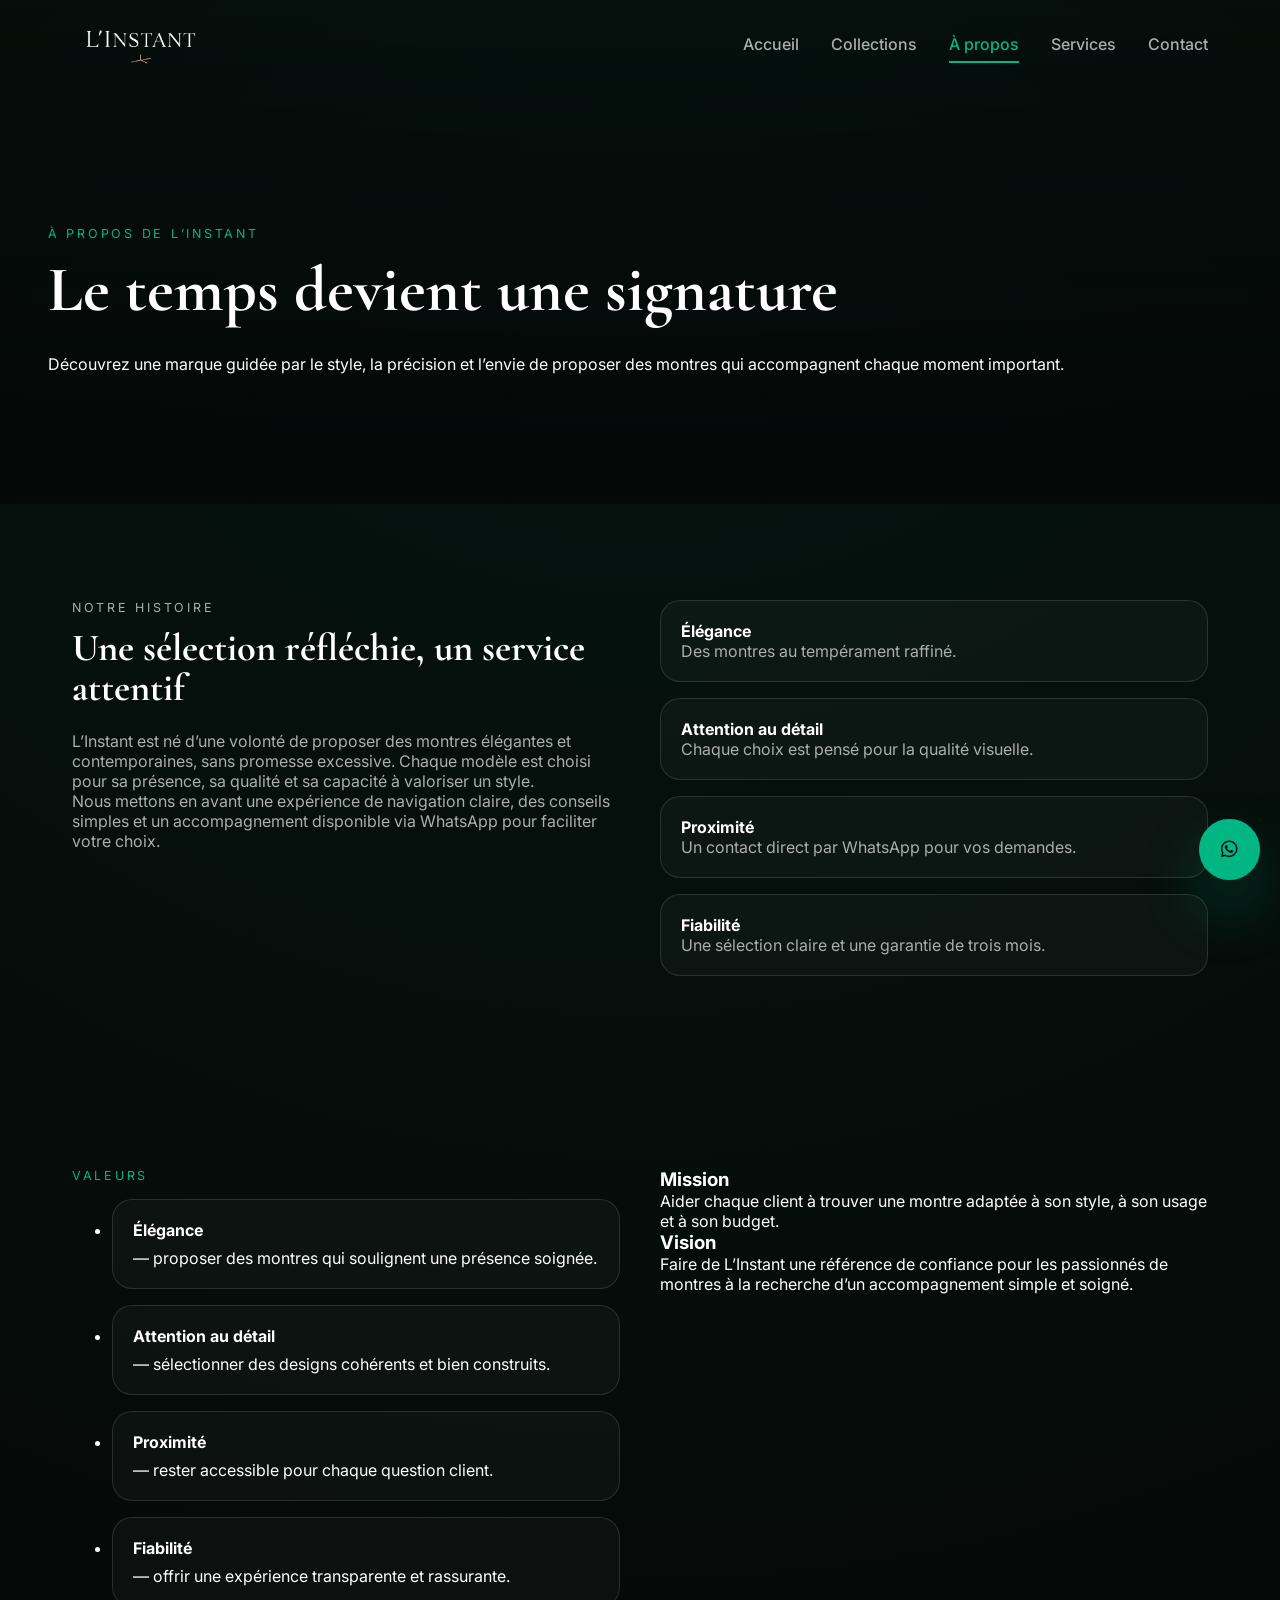
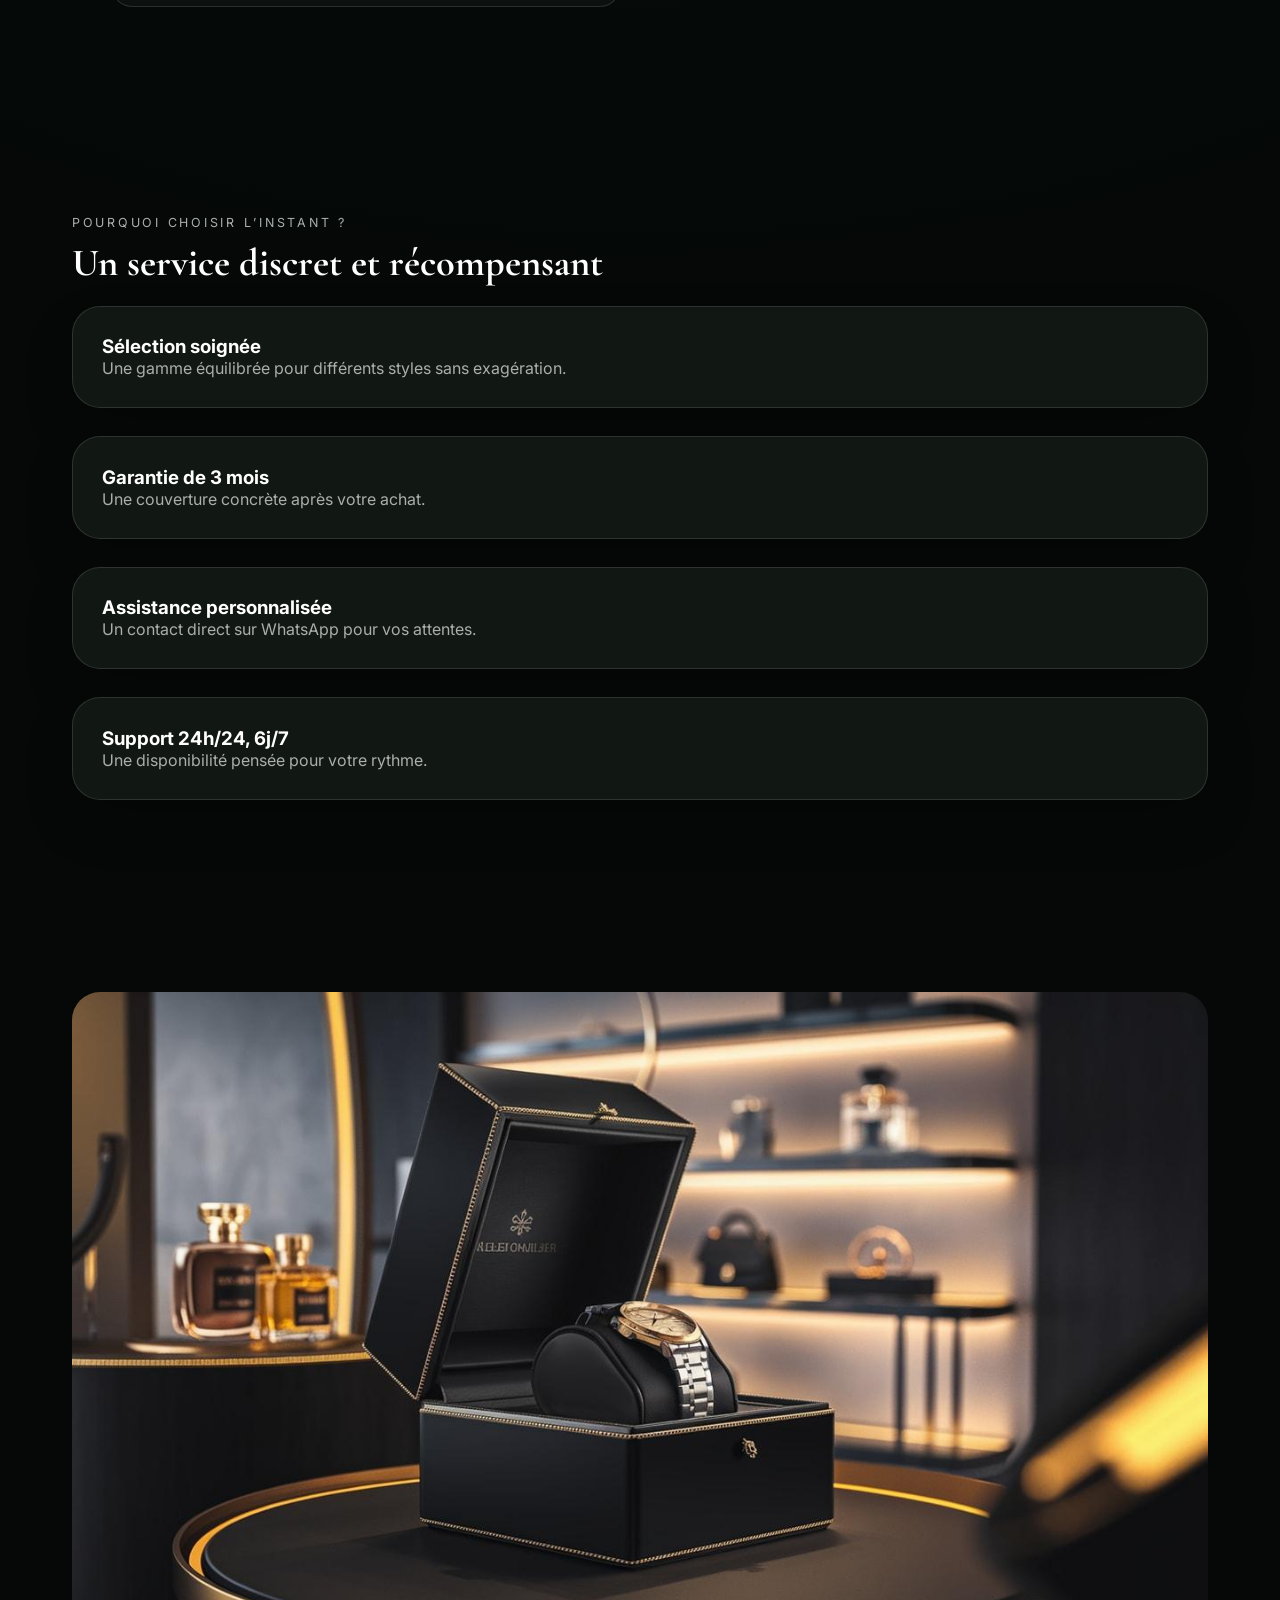
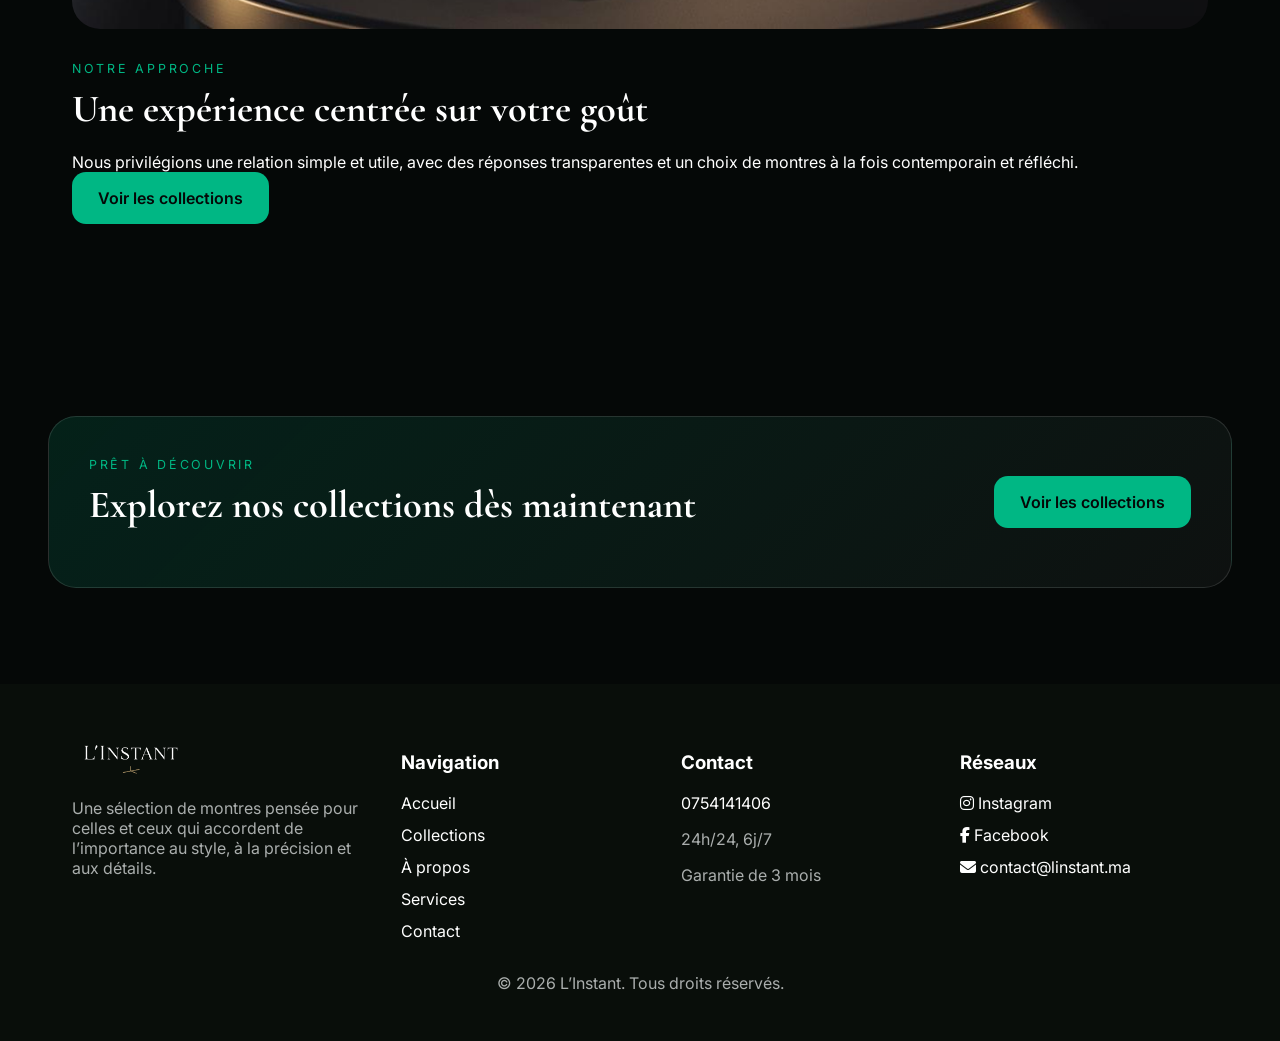
==== commit de781bec: "Update L'Instant design and improvements" ====
--- a/about.html
+++ b/about.html
@@ -152,7 +152,7 @@
     <section class="section section-image-split" data-reveal>
       <div class="container image-split-grid">
         <div class="split-image">
-          <img src="a-n-s.jpg" alt="Montre L’Instant avec cadran élégant" width="840" height="560" loading="lazy">
+          <img src="propos.jpg" alt="Montre L’Instant avec cadran élégant" width="840" height="560" loading="lazy">
         </div>
         <div>
           <p class="eyebrow">NOTRE APPROCHE</p>
